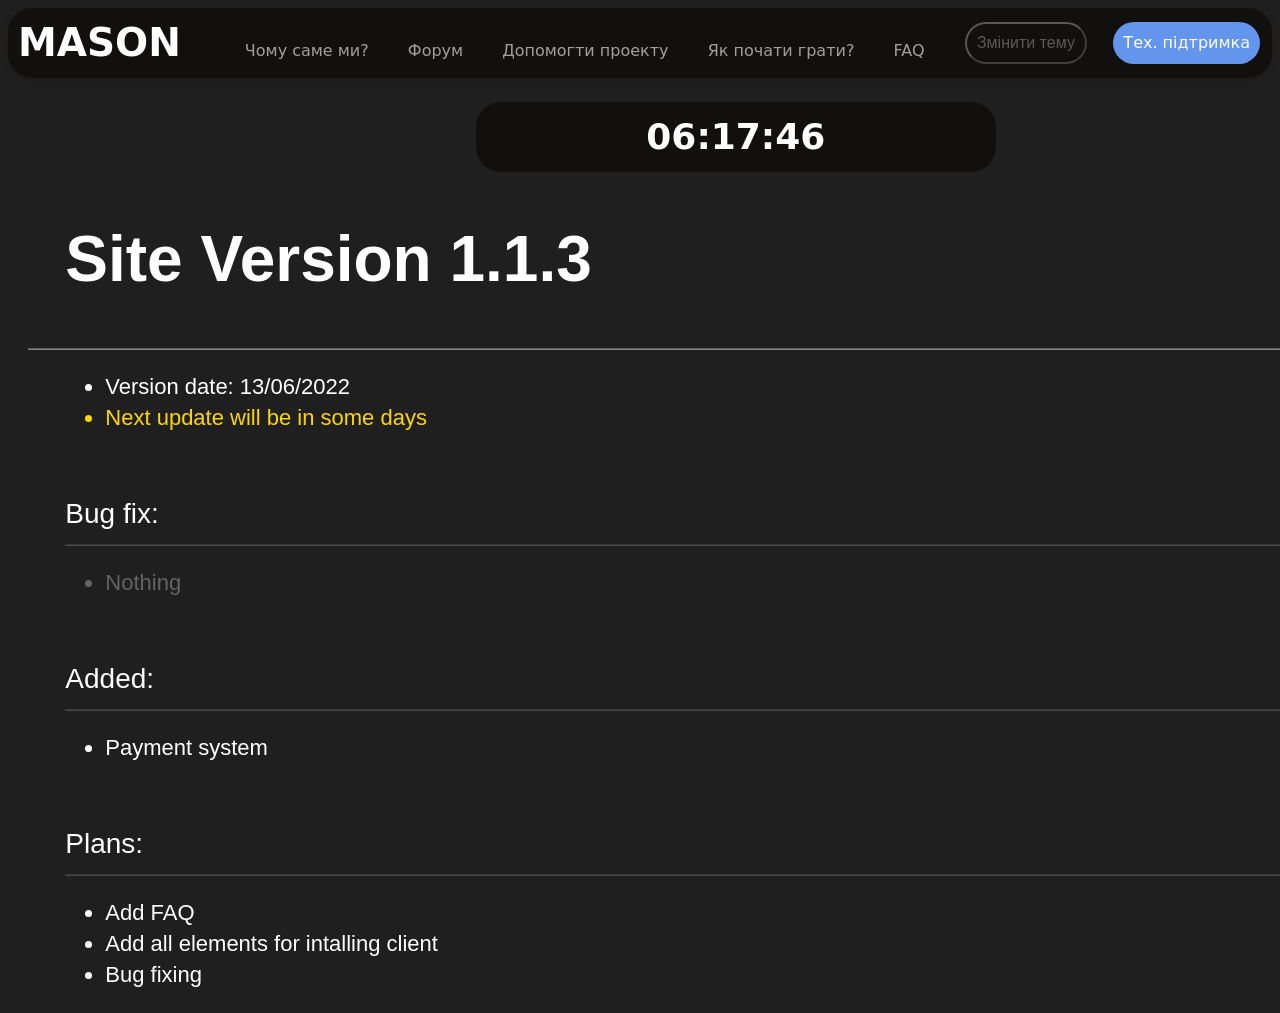
==== index.html @ ab8e3dbc "1.1.3 bf 6" ====
<!DOCTYPE html>
<html lang="en">
<head>
  <meta charset="UTF-8">
  <meta http-equiv="X-UA-Compatible" content="IE=edge">
  <meta name="viewport" content="width=device-width, initial-scale=1.0">
  <title>MASON RP</title>
  <link rel="icon" type="image/x-icon" href="material/icon.ico">
  
  <!-- CSS only -->
  <link rel="stylesheet" href="css/dark-mode.css" id="theme">
  </head>
<body>
    
  <nav class="navbar">
    <div class="container">
      <a href="index.html" class="navbar-brand"><h2>MASON</h2></a>

      <div class="navbar-wrap"></div>
        <ul class="navbar-menu">
          <li><a href="pages/whywe.html">Чому саме ми?</a></li>
          <li><a target="_blank" href="https://masonrp.at.ua/">Форум</a></li>
          <li><a href="pages/donate.html">Допомогти проекту</a></li>
          <li><a href="pages/help.html">Як почати грати?</a></li>
          <li><a href="pages/faq.html">FAQ</a></li>
        </ul>

      <button disabled="true" href="#" class="buttonTheme" id="themeMode"> Змінити тему </button>
      <a href="mailto:vproject.masonrp@gmail.com" class="callback">Тех. підтримка</a>
      </div>

    </div>
  </nav>

  <div class="containerBox">
    <div style="text-align: center;">
      <h1><div class="clock"></div></h1>
    </div>
  </div>

  <div class="containerBox">
    <div style="text-align: left;">
    <div class="newsTitle">
      <h1 style="text-align: left;">Site Version 1.1.3 </h1>
    </div>
    <hr class="newsHR">
    <div class="newsDecription">
      <ul>
        <li style="text-align: left"> Version date: 13/06/2022 </li>
        <li style="text-align: left; color:gold"> Next update will be in some days</li>
      </ul>

      <div class="newsSubTitle">
        Bug fix:
      </div>
      <hr class="newsMiniHR">      
      <ul>
        <li style="text-align: left; opacity: 0.3;"> Nothing </li>
      </ul>
      <div class="newsSubTitle">
        Added:
      </div>
      <hr class="newsMiniHR">      
      <ul>
        <li style="text-align: left;"> Payment system</li>
      </ul>

      <div class="newsSubTitle">
        Plans:
      </div>
      <hr class="newsMiniHR">      
      <ul>
        <li style="text-align: left;"> Add FAQ</li>
        <li style="text-align: left;"> Add all elements for intalling client</li>
        <li style="text-align: left;"> Bug fixing</li>
      </ul>
    </div>
    </div>
  </div>

  
  <!-- JavaScript Bundle with Popper -->
  <script src="css/mode-controll.js"></script>
  <script src="assets/clock.js"></script>
</body>
</html>
---- css/dark-mode.css ----
*{
    transition: all .5s ease-in-out;
}
body {
    position: relative;
    font-family: "Noto Sans", sans-serif;
    font-size: 16px;
    line-height: 1.4;
    color: rgb(255, 255, 255);
    min-width: 320px;
    overflow-x: hidden;
    height: auto;
    background: rgb(31, 31, 31);
    font-family: system-ui;
}
.navbar{
    width: 100%;
    height: 70px;
    box-shadow: 0 4px 10px rgba(0,0,0, .1);
    border-radius: 24px;
}

.navbar .container{
    background-color: #11100f;
    height: inherit;
    display: flex;
    justify-content: space-between;
    align-items: center;
    border-radius: 24px;
}

.navbar-menu{
    list-style-type: none;
    padding-left: 0;
    margin-bottom: 0;
}

.navbar-menu li{
    display: inline-block;
}

.navbar-menu li a{
    display: inline-block;
    color: rgb(255, 255, 255);
    opacity: 0.6;
    text-decoration: none;
    padding: 17px;
    transition: all .7s ease-in-out;
}

.navbar-menu li a:hover{
    transition: 1s;
    opacity: 1;
    text-decoration:overline;
    transform: scale(1.1);
}

.navbar-wrap{
    display: flex;
    flex-flow: row nowrap;
}

.buttonTheme{
    margin-right: 3px;
    text-decoration: none;
    color:rgb(255, 255, 255);
    padding: 10px;
    border-radius: 100px;
    border: 10;
    background: #11100f;
    border-color: rgb(255, 255, 255);    
    outline: 0;
    font-size: 16px;
    transition: all .7s ease-in-out;
    /* Delete this parametr and uncomment hoover after fix!*/
    opacity: 0.3;
}
/*
.buttonTheme:hover{
    background-color: white;
    color: black;
    transform: scale(1.1);
}
*/

.callback{
    margin-right: 12px;
    border-radius: 100px;
    background-color: cornflowerblue;
    padding: 10px;
    text-decoration: none;
    color:rgb(255, 255, 255);
    transition: all .7s ease-in-out;
}
.callback:hover{
    text-decoration:overline;
    color:black;
    background-color: gold;
    transform: scale(1.1);
}

.navbar-brand{
    margin-left: 10px;
    font-weight: 700;
    font-size: 26px;
    text-decoration: none;
    color:rgb(255, 255, 255);
    transition: all .7s ease-in-out;
}
.navbar-brand:hover{
    color:cornflowerblue;
    transform: scale(1.1);
}

/* Other css */

.containerBox{
    margin-left: 20px;
    margin-top: 24px;
}
.regLabel{
    margin-top: 30%;
    margin-left: 32%;
}
.emailInput{
    margin-left: 32%;
    width: 500px;
    height: 50px;
    font-size: 24px;
    border-radius: 24px;
    opacity: 0.6;
    transition: all .7s ease-in-out;
}
.emailInput:hover{
    opacity: 1;
    transform: scale(1.1);
}
.custom-a{
    color:white;
    transition: all .7s ease-in-out;
}
.custom-a:hover{
color:gold;
transform: scale(1.1);
}
.confirm-button{
    background-color: black;
    color: white;
    opacity: 0.6;
    padding: 10px;
    border-radius: 100px;
    font-size: 24px;
    margin-left: 36%;
    margin-top: 3%;
    border-color: rgba(0,0,0, .1);
    transition: all .7s ease-in-out;
}
.confirm-button:hover{
    background-color: rgb(47, 130, 255);
    color: #000;
    opacity: 1;
    transform: scale(1.1);
}
.login-button{
    background-color: black;
    color: white;
    opacity: 0.6;
    padding: 10px;
    margin-left: 1%;
    border-radius: 100px;
    font-size: 24px;
    border-color: rgba(0,0,0, .1);
    transition: all .7s ease-in-out;
}
.login-button:hover{
    background-color: gold;
    color: #000;
    opacity: 1;
    transform: scale(1.1);

}
.clock {
    margin-left: 36%;
    margin-top: 10;
    font-size: 36px;
    background: #11100f;
    border-color: rgb(255, 255, 255);  
    padding: 10px;
    border: 3;
    width: 500px;
    border-radius: 25px;
    transition: all .7s ease-in-out;
  }
  .clock:hover{
    background-color: white;
    color: black;
    transform: scale(1.1);
  }
  .card{
    width: 500px;
    background-color: #11100f;
    border-radius: 24px;
    border: 3;
    padding: 5px;
    margin-top: 3%;
    margin-left: 15%;
    display: inline-block;
    transition: all .7s ease-in-out;
  }
  .cardTitle
  {
    font-size: 32px;
    text-align: center;
  }
  .cardImage{
    width: 500px;
    height: 300px;
    border-radius: 24px;
  }
  .cardDescription{
    text-align: center;
  }

  .card:hover{
    transform: scale(1.1);
    background-color:#3f3f3f;
    box-shadow: 0 0 30px rgba(255,255,255,0.5);
}

.newsTitle{
    font-size: 32px;
    margin-left: 3%;
    font-family: "Gill Sans", sans-serif;

}
.newsSubTitle{
    font-size: 28px;
    font-family: "Gill Sans", sans-serif;
    margin-top: 5%;
}
.newsDecription{
    font-size: 22px;
    font-family: "Gill Sans", sans-serif;
    margin-left: 3%;
}
.newsHR{
    width: 1650px;
    opacity: 0.5;
}
  
.newsMiniHR{
    width: 1650px;
    opacity: 0.2;
}

.pay-button{
    background-color: black;
    color: white;
    padding: 10px;
    margin-left: 1%;
    border-radius: 100px;
    font-size: 24px;
    border-color: rgba(0,0,0, .1);
    transition: all .7s ease-in-out;
}
.pay-button:hover{
    background-color: greenyellow;
    color: #000;
    opacity: 1;
    transform: scale(1.1);

}
.check-list{
    width: 800px;
    background-color: #11100f;
    border-radius: 24px;
    margin-left: 25%;
    border-radius: 24px;
    border: 3px;
    padding: 5px;
    transition: all .7s ease-in-out;
    border-color: white;
}
.checkListDecription{
    font-size: 22px;
    font-family: "Gill Sans", sans-serif;
    margin-left: 3%;
}
.checkListDecriptionItem{
    font-size: 22px;
    font-family: "Gill Sans", sans-serif;
    margin-left: 3%;
    color:white;
    text-decoration: dotted;
}
.checkListDecriptionItem:hover{
    transform: scale(1.1);
    color:greenyellow;
    
}
.user-agreement{
    margin-left: 3%;
    width: 1500px;
    margin-bottom: 3%;
}
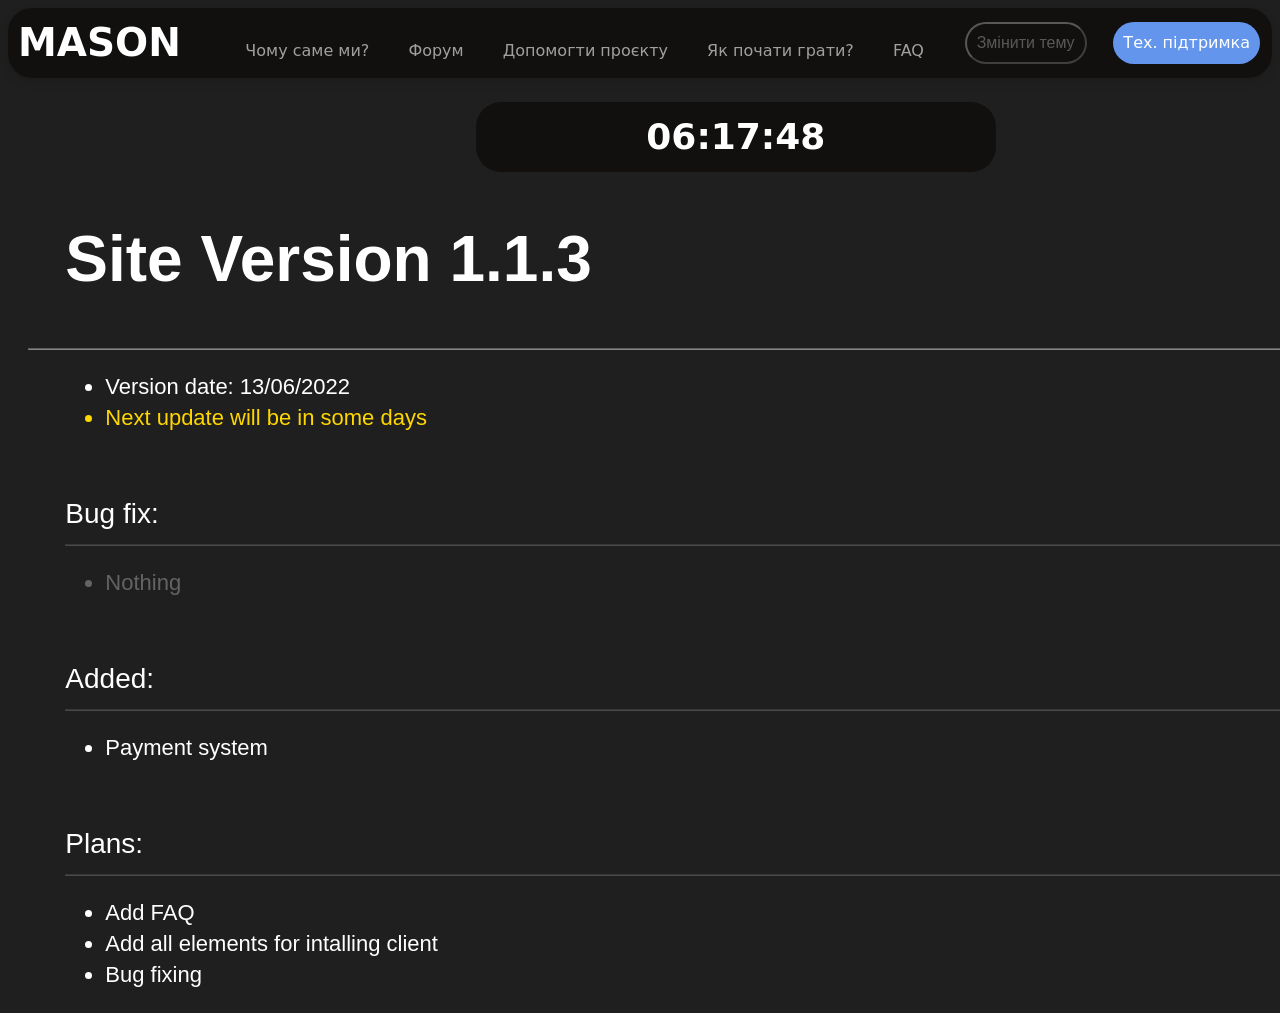
==== commit 9658ea55: "1.1.3 bf 9" ====
--- a/index.html
+++ b/index.html
@@ -20,7 +20,7 @@
         <ul class="navbar-menu">
           <li><a href="pages/whywe.html">Чому саме ми?</a></li>
           <li><a target="_blank" href="https://masonrp.at.ua/">Форум</a></li>
-          <li><a href="pages/donate.html">Допомогти проекту</a></li>
+          <li><a href="pages/donate.html">Допомогти проєкту</a></li>
           <li><a href="pages/help.html">Як почати грати?</a></li>
           <li><a href="pages/faq.html">FAQ</a></li>
         </ul>
--- a/css/dark-mode.css
+++ b/css/dark-mode.css
@@ -203,7 +203,7 @@
     border: 3;
     padding: 5px;
     margin-top: 3%;
-    margin-left: 15%;
+    margin-left: 12%;
     display: inline-block;
     transition: all .7s ease-in-out;
   }
@@ -280,11 +280,13 @@
     padding: 5px;
     transition: all .7s ease-in-out;
     border-color: white;
+    transition: all .7s ease-in-out;
 }
 .checkListDecription{
     font-size: 22px;
     font-family: "Gill Sans", sans-serif;
     margin-left: 3%;
+    transition: all .7s ease-in-out;
 }
 .checkListDecriptionItem{
     font-size: 22px;
@@ -292,14 +294,19 @@
     margin-left: 3%;
     color:white;
     text-decoration: dotted;
+    transition: all .9s ease-in-out;
+    text-align: left;
+
 }
 .checkListDecriptionItem:hover{
     transform: scale(1.1);
     color:greenyellow;
-    
+    margin-left: 39%;
+
 }
 .user-agreement{
     margin-left: 3%;
     width: 1500px;
     margin-bottom: 3%;
+    transition: all .7s ease-in-out;
 }
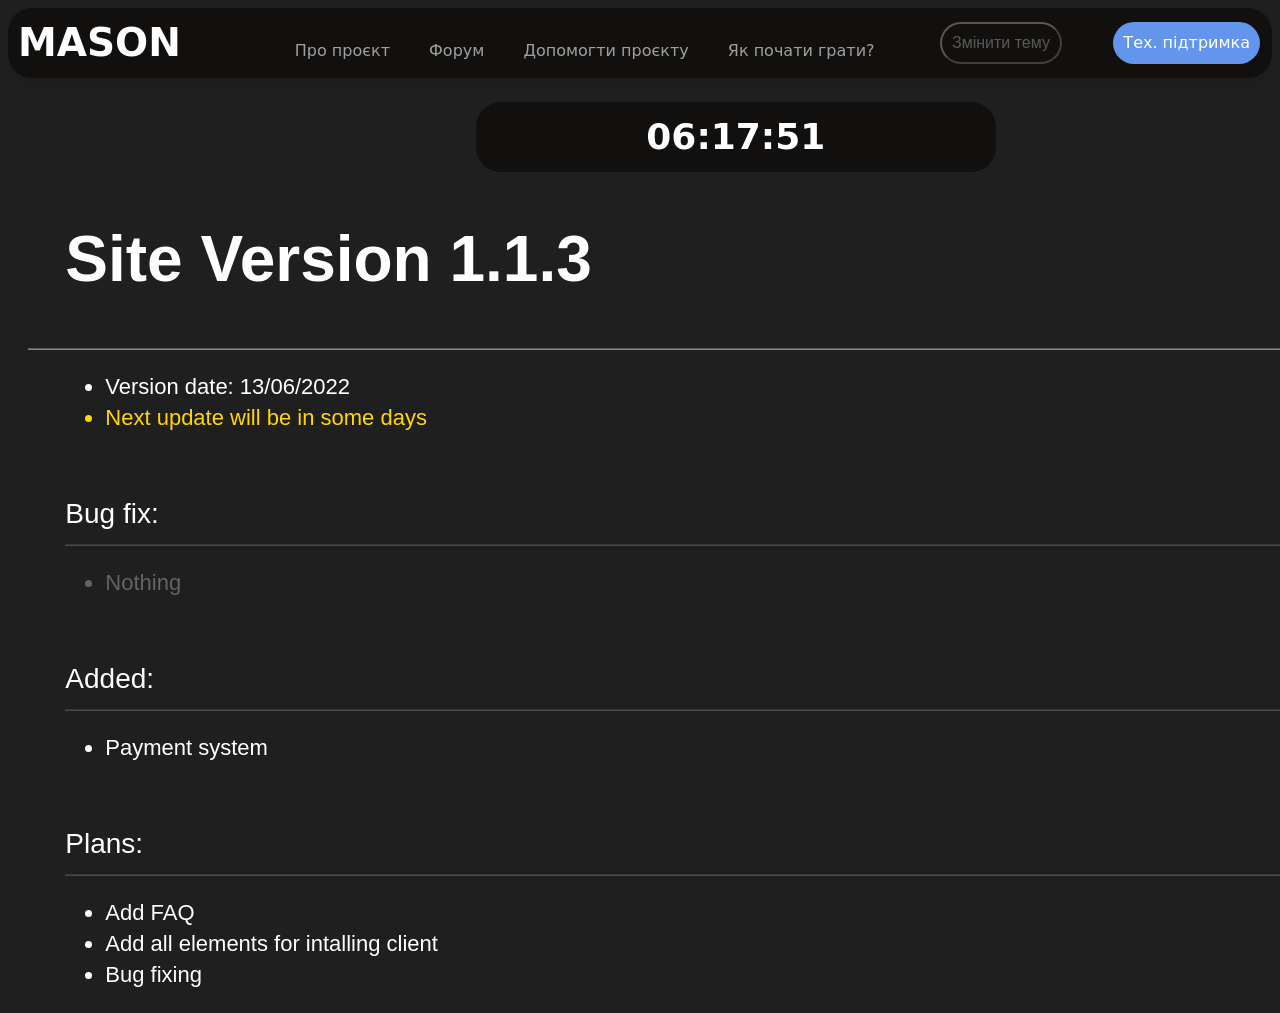
==== commit 31112b64: "1.1.4 - faq / page names" ====
--- a/index.html
+++ b/index.html
@@ -18,11 +18,10 @@
 
       <div class="navbar-wrap"></div>
         <ul class="navbar-menu">
-          <li><a href="pages/whywe.html">Чому саме ми?</a></li>
+          <li><a href="pages/whywe.html">Про проєкт</a></li>
           <li><a target="_blank" href="https://masonrp.at.ua/">Форум</a></li>
           <li><a href="pages/donate.html">Допомогти проєкту</a></li>
           <li><a href="pages/help.html">Як почати грати?</a></li>
-          <li><a href="pages/faq.html">FAQ</a></li>
         </ul>
 
       <button disabled="true" href="#" class="buttonTheme" id="themeMode"> Змінити тему </button>
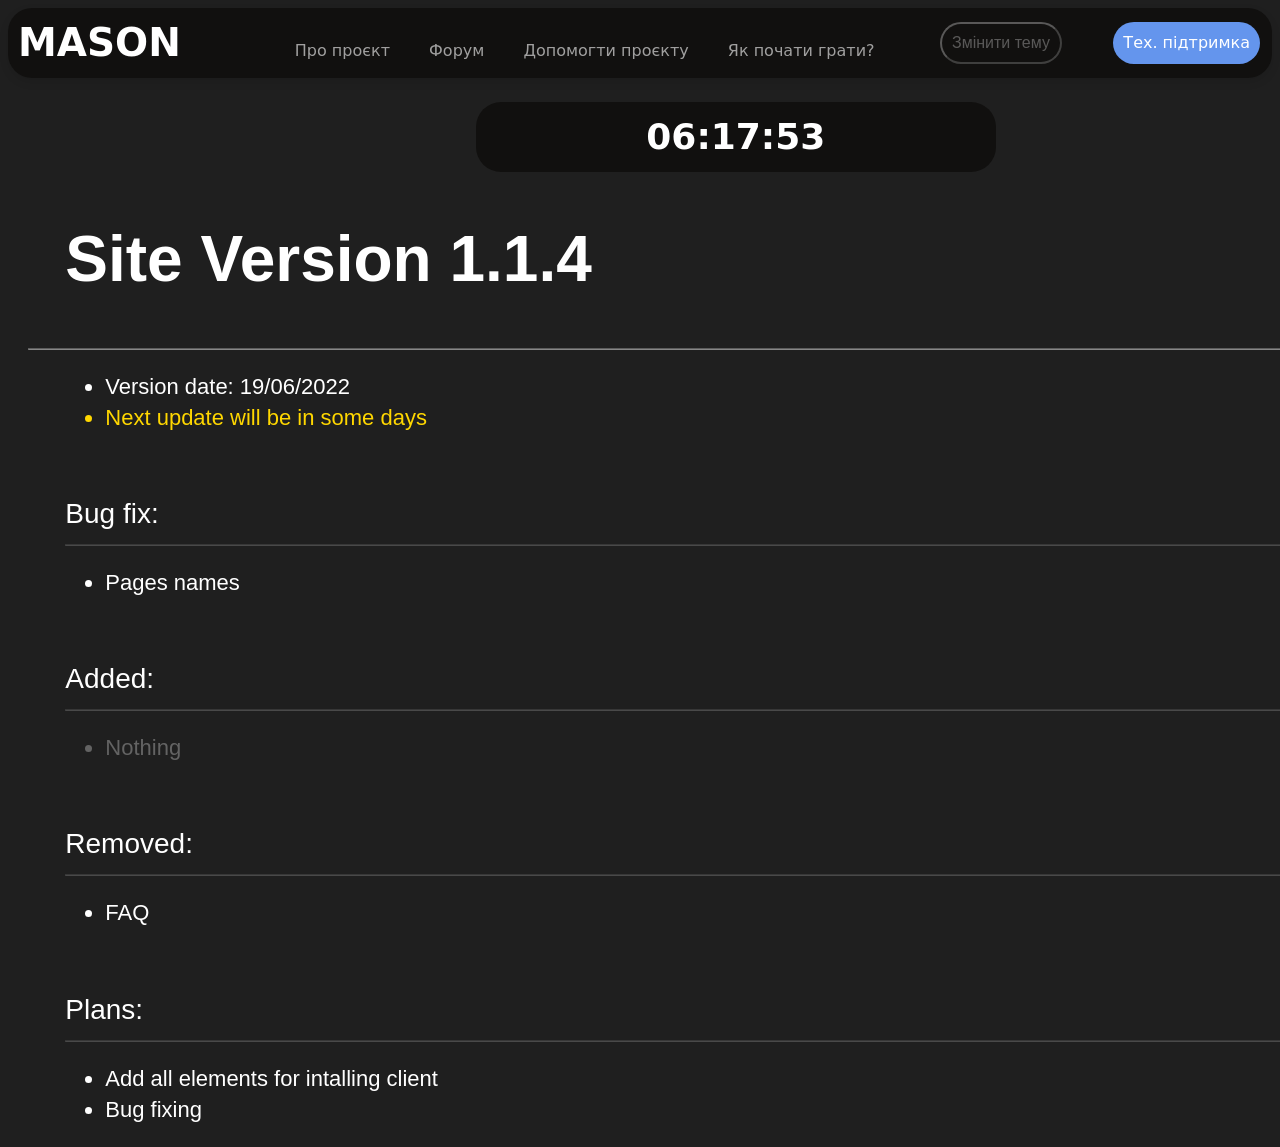
==== commit 437f1c1f: "1.1.4 bf 1" ====
--- a/index.html
+++ b/index.html
@@ -40,12 +40,12 @@
   <div class="containerBox">
     <div style="text-align: left;">
     <div class="newsTitle">
-      <h1 style="text-align: left;">Site Version 1.1.3 </h1>
+      <h1 style="text-align: left;">Site Version 1.1.4 </h1>
     </div>
     <hr class="newsHR">
     <div class="newsDecription">
       <ul>
-        <li style="text-align: left"> Version date: 13/06/2022 </li>
+        <li style="text-align: left"> Version date: 19/06/2022 </li>
         <li style="text-align: left; color:gold"> Next update will be in some days</li>
       </ul>
 
@@ -54,14 +54,22 @@
       </div>
       <hr class="newsMiniHR">      
       <ul>
-        <li style="text-align: left; opacity: 0.3;"> Nothing </li>
+        <li style="text-align: left; opacity: 1;"> Pages names</li>
       </ul>
       <div class="newsSubTitle">
         Added:
       </div>
       <hr class="newsMiniHR">      
       <ul>
-        <li style="text-align: left;"> Payment system</li>
+        <li style="text-align: left; opacity: 0.3;"> Nothing</li>
+      </ul>
+
+      <div class="newsSubTitle">
+        Removed:
+      </div>
+      <hr class="newsMiniHR">      
+      <ul>
+        <li style="text-align: left;"> FAQ </li>
       </ul>
 
       <div class="newsSubTitle">
@@ -69,7 +77,6 @@
       </div>
       <hr class="newsMiniHR">      
       <ul>
-        <li style="text-align: left;"> Add FAQ</li>
         <li style="text-align: left;"> Add all elements for intalling client</li>
         <li style="text-align: left;"> Bug fixing</li>
       </ul>
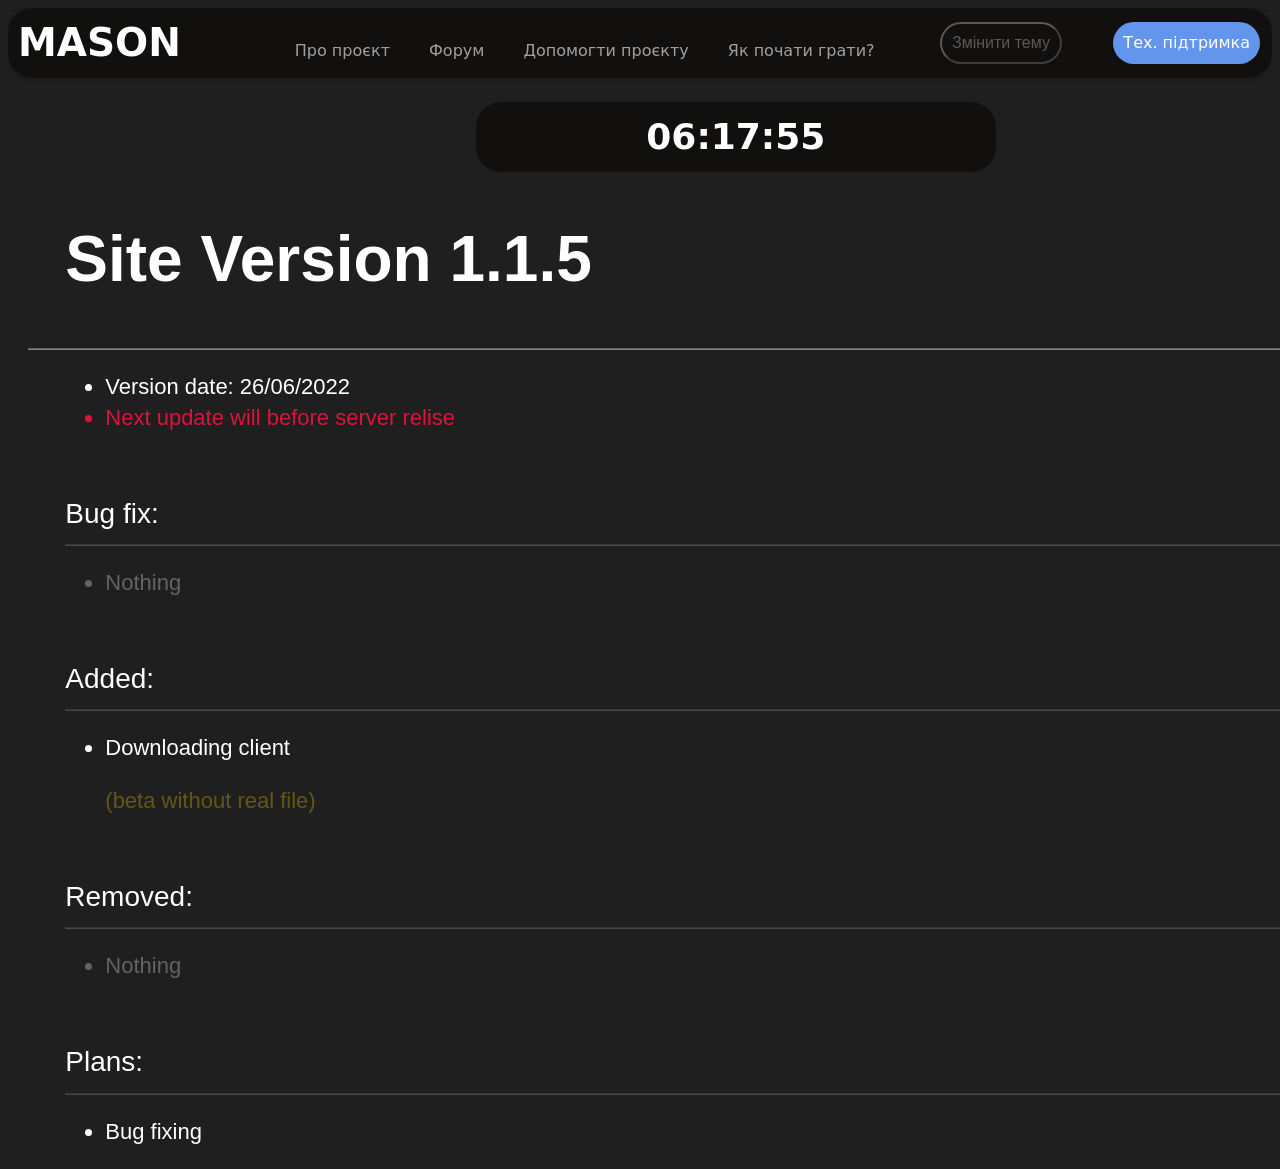
==== commit 90a0e009: "1.1.5 + downloading" ====
--- a/index.html
+++ b/index.html
@@ -40,13 +40,13 @@
   <div class="containerBox">
     <div style="text-align: left;">
     <div class="newsTitle">
-      <h1 style="text-align: left;">Site Version 1.1.4 </h1>
+      <h1 style="text-align: left;">Site Version 1.1.5 </h1>
     </div>
     <hr class="newsHR">
     <div class="newsDecription">
       <ul>
-        <li style="text-align: left"> Version date: 19/06/2022 </li>
-        <li style="text-align: left; color:gold"> Next update will be in some days</li>
+        <li style="text-align: left"> Version date: 26/06/2022 </li>
+        <li style="text-align: left; color:crimson"> Next update will before server relise</li>
       </ul>
 
       <div class="newsSubTitle">
@@ -54,14 +54,14 @@
       </div>
       <hr class="newsMiniHR">      
       <ul>
-        <li style="text-align: left; opacity: 1;"> Pages names</li>
+        <li style="text-align: left; opacity: 0.3;"> Nothing</li>
       </ul>
       <div class="newsSubTitle">
         Added:
       </div>
       <hr class="newsMiniHR">      
       <ul>
-        <li style="text-align: left; opacity: 0.3;"> Nothing</li>
+        <li style="text-align: left; opacity: 1;"> Downloading client <p style="opacity:0.3; color:gold">(beta without real file)</p></li>
       </ul>
 
       <div class="newsSubTitle">
@@ -69,7 +69,7 @@
       </div>
       <hr class="newsMiniHR">      
       <ul>
-        <li style="text-align: left;"> FAQ </li>
+        <li style="text-align: left; opacity: 0.3;"> Nothing </li>
       </ul>
 
       <div class="newsSubTitle">
@@ -77,7 +77,6 @@
       </div>
       <hr class="newsMiniHR">      
       <ul>
-        <li style="text-align: left;"> Add all elements for intalling client</li>
         <li style="text-align: left;"> Bug fixing</li>
       </ul>
     </div>
--- a/css/dark-mode.css
+++ b/css/dark-mode.css
@@ -274,7 +274,7 @@
     width: 800px;
     background-color: #11100f;
     border-radius: 24px;
-    margin-left: 25%;
+    margin-left: 27.6%;
     border-radius: 24px;
     border: 3px;
     padding: 5px;
@@ -291,7 +291,7 @@
 .checkListDecriptionItem{
     font-size: 22px;
     font-family: "Gill Sans", sans-serif;
-    margin-left: 3%;
+    margin-left: 5%;
     color:white;
     text-decoration: dotted;
     transition: all .9s ease-in-out;
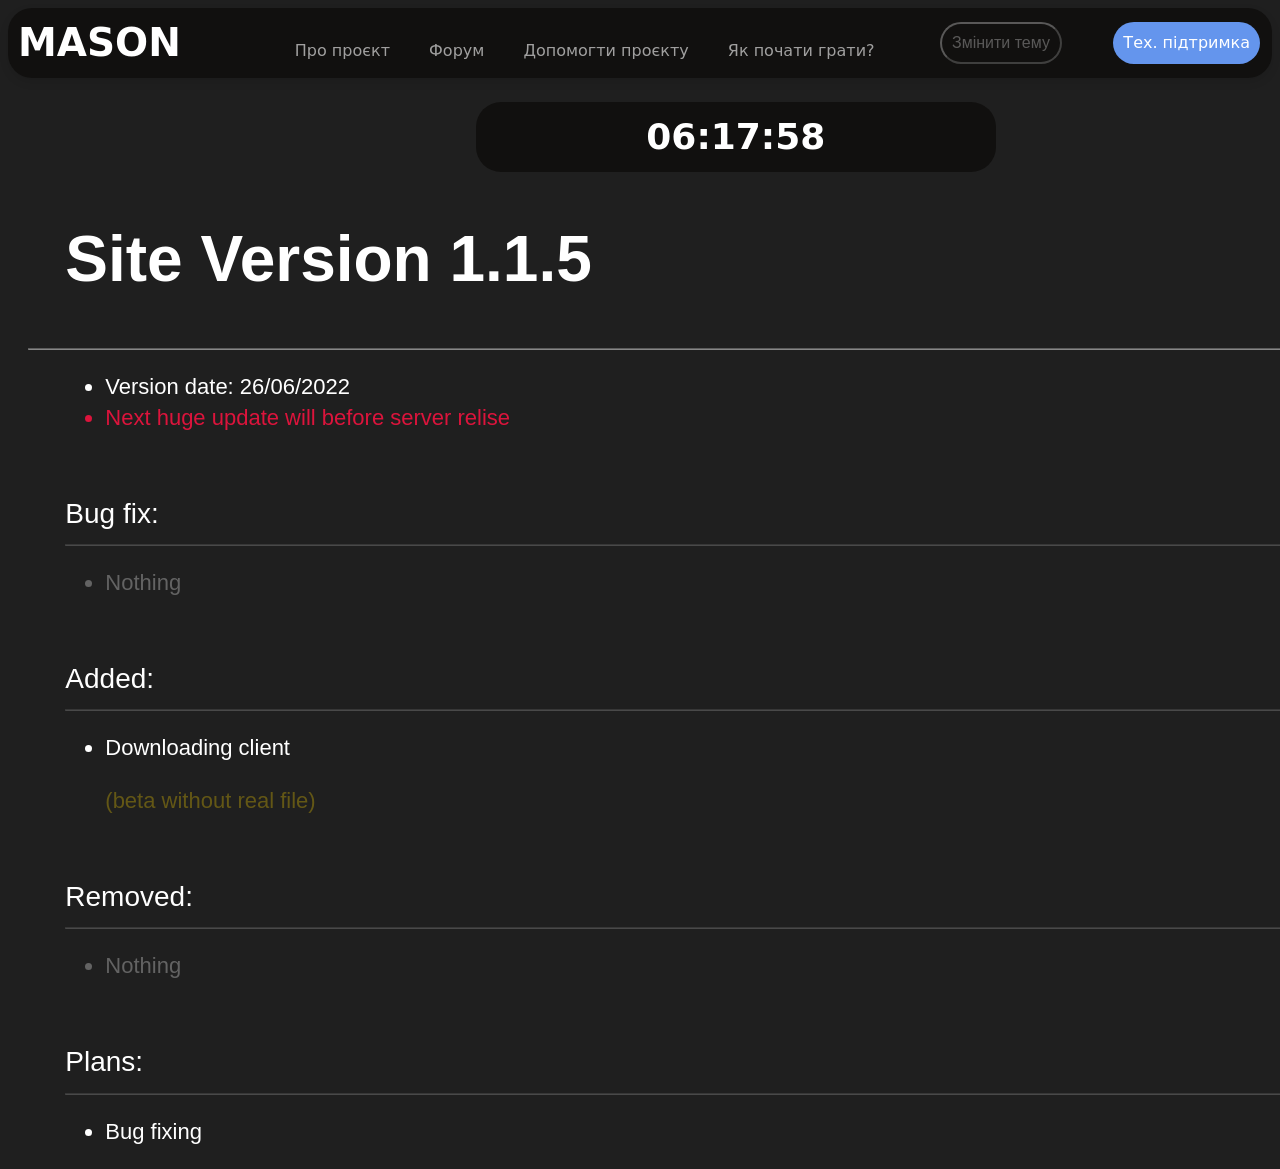
==== commit a460e63b: "1.1.5 bf 1" ====
--- a/index.html
+++ b/index.html
@@ -46,7 +46,7 @@
     <div class="newsDecription">
       <ul>
         <li style="text-align: left"> Version date: 26/06/2022 </li>
-        <li style="text-align: left; color:crimson"> Next update will before server relise</li>
+        <li style="text-align: left; color:crimson"> Next huge update will before server relise</li>
       </ul>
 
       <div class="newsSubTitle">
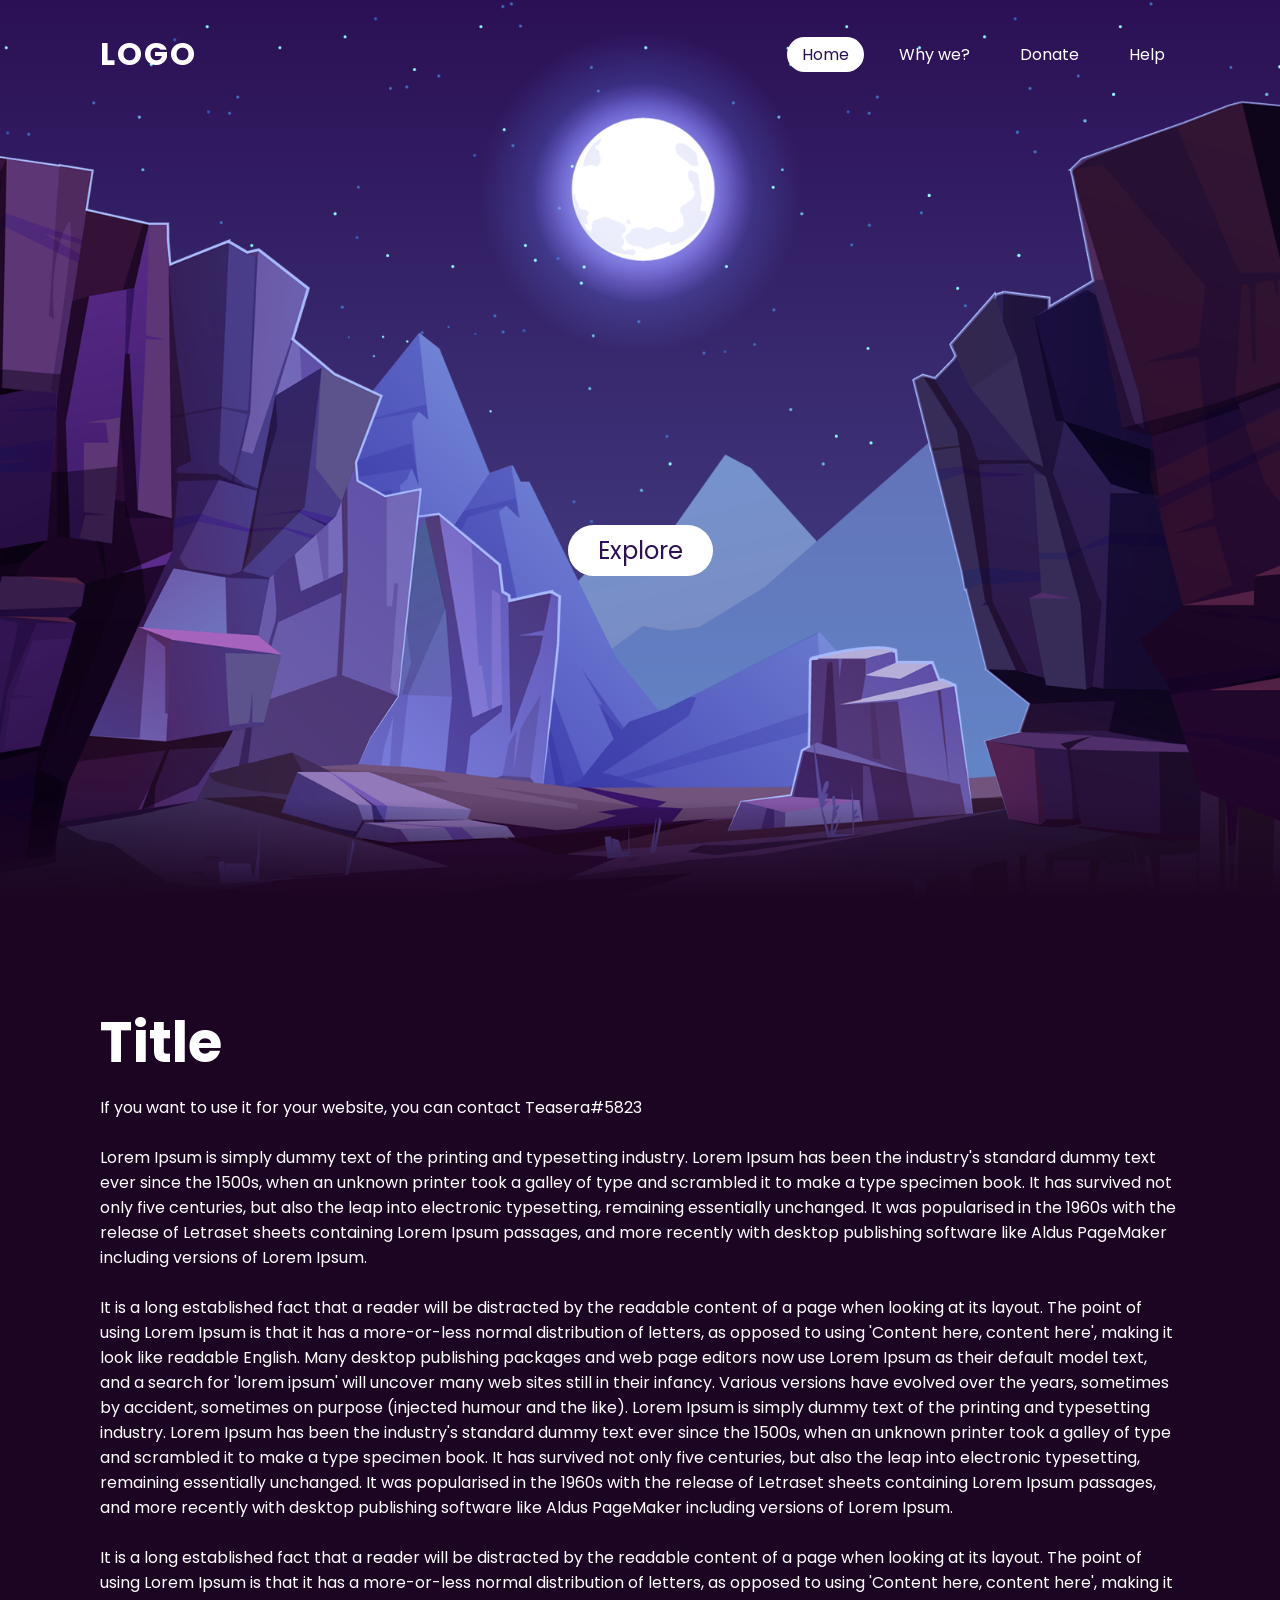
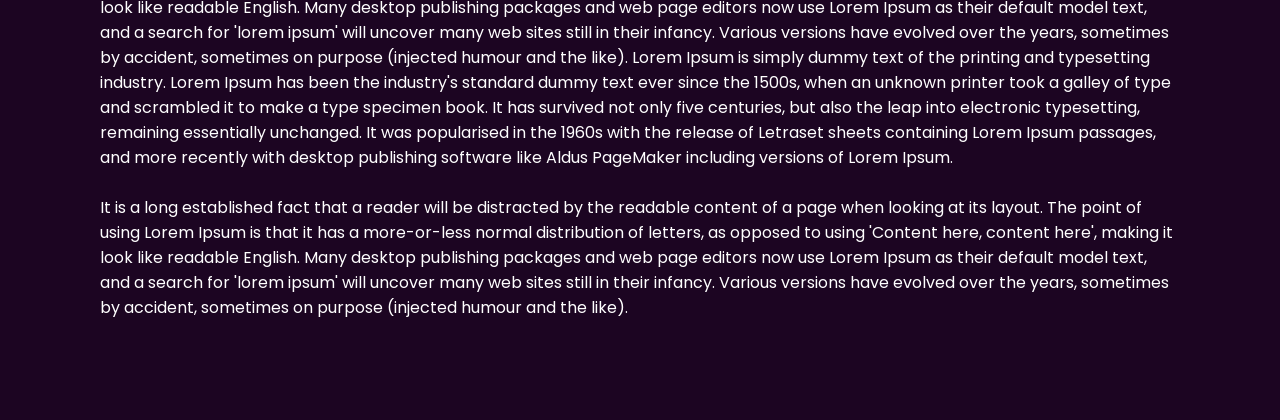
==== commit 38b62687: "run-up 2.0.0" ====
--- a/index.html
+++ b/index.html
@@ -4,88 +4,98 @@
   <meta charset="UTF-8">
   <meta http-equiv="X-UA-Compatible" content="IE=edge">
   <meta name="viewport" content="width=device-width, initial-scale=1.0">
-  <title>MASON RP</title>
-  <link rel="icon" type="image/x-icon" href="material/icon.ico">
-  
-  <!-- CSS only -->
-  <link rel="stylesheet" href="css/dark-mode.css" id="theme">
-  </head>
+  <title>Site title</title>
+  <link rel="stylesheet" type="text/css" href="css/dark-mode.css">
+  <link rel="icon" type="image/x-icon" href="https://www.pinkplanetint.com/website/image/planet-logo.png">
+</head>
 <body>
+  <header>
+    <a href="#" class="logo">Logo</a>
+    <ul>
+      <li><a href="#" class="active">Home</a></li>
+      <li><a href="#">Why we?</a></li>
+      <li><a href="#">Donate</a></li>
+      <li><a href="#">Help</a></li>
+    </ul>
+  </header>
+  <section>
+    <img src="material/stars.png" id="stars">
+    <img src="material/moon.png" id="moon">
+    <img src="material/mountains_behind.png" id="mountains_behind">
+    <h2 id="text">Moon Light</h2>
+    <a href="#sec" id="btn">Explore</a>
+    <img src="material/mountains_front.png" id="mountains_front">
+  </section>
+  <div class="sec" id="sec">
+    <h2>Title</h2>
+    <p>If you want to use it for your website, you can contact Teasera#5823 <br><br>
     
-  <nav class="navbar">
-    <div class="container">
-      <a href="index.html" class="navbar-brand"><h2>MASON</h2></a>
+      Lorem Ipsum is simply dummy text of the printing and typesetting industry. Lorem Ipsum has been the 
+      industry's standard dummy text ever since the 1500s, when an unknown printer took a galley of type and 
+      scrambled it to make a type specimen book. It has survived not only five centuries, but also the leap 
+      into electronic typesetting, remaining essentially unchanged. It was popularised in the 1960s with the
+      release of Letraset sheets containing Lorem Ipsum passages, and more recently with desktop publishing 
+      software like Aldus PageMaker including versions of Lorem Ipsum. <br><br>
 
-      <div class="navbar-wrap"></div>
-        <ul class="navbar-menu">
-          <li><a href="pages/whywe.html">Про проєкт</a></li>
-          <li><a target="_blank" href="https://masonrp.at.ua/">Форум</a></li>
-          <li><a href="pages/donate.html">Допомогти проєкту</a></li>
-          <li><a href="pages/help.html">Як почати грати?</a></li>
-        </ul>
+      It is a long established fact that a reader will be distracted by the readable content of a page when looking 
+      at its layout. The point of using Lorem Ipsum is that it has a more-or-less normal distribution of letters, 
+      as opposed to using 'Content here, content here', making it look like readable English. Many desktop 
+      publishing packages and web page editors now use Lorem Ipsum as their default model text, and a search 
+      for 'lorem ipsum' will uncover many web sites still in their infancy. Various versions have evolved over 
+      the years, sometimes by accident, sometimes on purpose (injected humour and the like).
 
-      <button disabled="true" href="#" class="buttonTheme" id="themeMode"> Змінити тему </button>
-      <a href="mailto:vproject.masonrp@gmail.com" class="callback">Тех. підтримка</a>
-      </div>
+      Lorem Ipsum is simply dummy text of the printing and typesetting industry. Lorem Ipsum has been the 
+      industry's standard dummy text ever since the 1500s, when an unknown printer took a galley of type and 
+      scrambled it to make a type specimen book. It has survived not only five centuries, but also the leap 
+      into electronic typesetting, remaining essentially unchanged. It was popularised in the 1960s with the
+      release of Letraset sheets containing Lorem Ipsum passages, and more recently with desktop publishing 
+      software like Aldus PageMaker including versions of Lorem Ipsum. <br><br>
 
-    </div>
-  </nav>
+      It is a long established fact that a reader will be distracted by the readable content of a page when looking 
+      at its layout. The point of using Lorem Ipsum is that it has a more-or-less normal distribution of letters, 
+      as opposed to using 'Content here, content here', making it look like readable English. Many desktop 
+      publishing packages and web page editors now use Lorem Ipsum as their default model text, and a search 
+      for 'lorem ipsum' will uncover many web sites still in their infancy. Various versions have evolved over 
+      the years, sometimes by accident, sometimes on purpose (injected humour and the like).
 
-  <div class="containerBox">
-    <div style="text-align: center;">
-      <h1><div class="clock"></div></h1>
-    </div>
+      Lorem Ipsum is simply dummy text of the printing and typesetting industry. Lorem Ipsum has been the 
+      industry's standard dummy text ever since the 1500s, when an unknown printer took a galley of type and 
+      scrambled it to make a type specimen book. It has survived not only five centuries, but also the leap 
+      into electronic typesetting, remaining essentially unchanged. It was popularised in the 1960s with the
+      release of Letraset sheets containing Lorem Ipsum passages, and more recently with desktop publishing 
+      software like Aldus PageMaker including versions of Lorem Ipsum. <br><br>
+
+      It is a long established fact that a reader will be distracted by the readable content of a page when looking 
+      at its layout. The point of using Lorem Ipsum is that it has a more-or-less normal distribution of letters, 
+      as opposed to using 'Content here, content here', making it look like readable English. Many desktop 
+      publishing packages and web page editors now use Lorem Ipsum as their default model text, and a search 
+      for 'lorem ipsum' will uncover many web sites still in their infancy. Various versions have evolved over 
+      the years, sometimes by accident, sometimes on purpose (injected humour and the like).
+    </p>
+
+
   </div>
 
-  <div class="containerBox">
-    <div style="text-align: left;">
-    <div class="newsTitle">
-      <h1 style="text-align: left;">Site Version 1.1.5 </h1>
-    </div>
-    <hr class="newsHR">
-    <div class="newsDecription">
-      <ul>
-        <li style="text-align: left"> Version date: 26/06/2022 </li>
-        <li style="text-align: left; color:crimson"> Next huge update will before server relise</li>
-      </ul>
+  <script>
+    let stars = document.getElementById('stars');
+    let moon = document.getElementById('moon');
+    let mountains_behind = document.getElementById('mountains_behind');
+    let text = document.getElementById('text');
+    let btn = document.getElementById('btn');
+    let mountains_front = document.getElementById('mountains_front');
+    let header = document.querySelector('header')
 
-      <div class="newsSubTitle">
-        Bug fix:
-      </div>
-      <hr class="newsMiniHR">      
-      <ul>
-        <li style="text-align: left; opacity: 0.3;"> Nothing</li>
-      </ul>
-      <div class="newsSubTitle">
-        Added:
-      </div>
-      <hr class="newsMiniHR">      
-      <ul>
-        <li style="text-align: left; opacity: 1;"> Downloading client <p style="opacity:0.3; color:gold">(beta without real file)</p></li>
-      </ul>
-
-      <div class="newsSubTitle">
-        Removed:
-      </div>
-      <hr class="newsMiniHR">      
-      <ul>
-        <li style="text-align: left; opacity: 0.3;"> Nothing </li>
-      </ul>
-
-      <div class="newsSubTitle">
-        Plans:
-      </div>
-      <hr class="newsMiniHR">      
-      <ul>
-        <li style="text-align: left;"> Bug fixing</li>
-      </ul>
-    </div>
-    </div>
-  </div>
-
-  
-  <!-- JavaScript Bundle with Popper -->
-  <script src="css/mode-controll.js"></script>
-  <script src="assets/clock.js"></script>
+    window.addEventListener('scroll', function(){
+      let value = window.scrollY;
+      stars.style.left = value * 0.25 + 'px';      
+      moon.style.top = value * 1.05 + 'px';
+      mountains_behind.style.top = value * 0.5 + 'px';
+      mountains_front.style.top = value * 0 + 'px';
+      text.style.marginRight = value * 4 + 'px';
+      text.style.marginTop = value * 1.5 + 'px';
+      btn.style.marginTop = value * 1.5 + 'px';
+      header.style.top = value * 0.5 + 'px';
+    })
+  </script>
 </body>
 </html>
--- a/css/dark-mode.css
+++ b/css/dark-mode.css
@@ -1,312 +1,151 @@
-*{
-    transition: all .5s ease-in-out;
+@import url('https://fonts.googleapis.com/css?family=Poppins:300,400,500,600,700,800,900&dispaly=swap');
+
+* 
+{
+    margin: 0;
+    padding: 0;
+    box-sizing: border-box;
+    font-family: 'Poppins', sans-serif;
+    scroll-behavior: smooth;
 }
-body {
-    position: relative;
-    font-family: "Noto Sans", sans-serif;
-    font-size: 16px;
-    line-height: 1.4;
-    color: rgb(255, 255, 255);
-    min-width: 320px;
+body 
+{
+    min-height: 100vh;
     overflow-x: hidden;
-    height: auto;
-    background: rgb(31, 31, 31);
-    font-family: system-ui;
+    background: linear-gradient(#2b1055,#7597de);
 }
-.navbar{
+::-webkit-scrollbar
+{
+    width: 20px;
+}
+::-webkit-scrollbar-track
+{
+    background: #1c0522;
+}
+::-webkit-scrollbar-thumb
+{
+    background: #fff;
+    border-radius: 40px;
+}
+header 
+{
+    position: absolute;
+    top: 0;
+    left: 0;
     width: 100%;
-    height: 70px;
-    box-shadow: 0 4px 10px rgba(0,0,0, .1);
-    border-radius: 24px;
-}
-
-.navbar .container{
-    background-color: #11100f;
-    height: inherit;
+    padding: 30px 100px;
     display: flex;
     justify-content: space-between;
     align-items: center;
-    border-radius: 24px;
+    z-index: 1000;
 }
-
-.navbar-menu{
-    list-style-type: none;
-    padding-left: 0;
-    margin-bottom: 0;
+header .logo 
+{
+    color: #fff;
+    font-weight: 700;
+    text-decoration: none;
+    font-size: 2em;
+    text-transform: uppercase;
+    letter-spacing: 2px;
 }
-
-.navbar-menu li{
+header ul 
+{
+    display: flex;
+    justify-content: center;
+    align-items: center;
+}
+header ul li 
+{
+    list-style: none;
+    margin-left: 20px;
+}
+header ul li a 
+{
+    text-decoration: none;
+    padding: 6px 15px;
+    color: #fff;
+    border-radius: 20px;
+}
+header ul li a:hover ,
+header ul li a.active 
+{
+    background: #fff;
+    color: #2b1055;
+}
+section 
+{
+    position: relative;
+    width: 100%;
+    height: 100vh;
+    padding: 100px;
+    display: flex;
+    justify-content: center;
+    align-items: center;
+    overflow: hidden;
+}
+section::before
+{
+    content: '';
+    position: absolute;
+    bottom: 0;
+    width: 100%;
+    height: 100px;
+    background: linear-gradient(to top, #1c0522, transparent);
+    z-index: 1000;
+}
+section img
+{
+    position: absolute;
+    top: 0;
+    left: 0;
+    width: 100%;
+    height: 100%;
+    object-fit: cover;
+    pointer-events: none;
+}
+section img#moon
+{
+    mix-blend-mode: screen;
+}
+section img#mountains_front
+{
+    z-index: 10;
+}
+#text
+{
+    position: absolute;
+    right: -350px;
+    color:#fff;
+    white-space: nowrap;
+    font-size: 7.5vmax;
+    z-index: 9;
+}
+#btn
+{
+    text-decoration: none;
     display: inline-block;
+    padding: 8px 30px;
+    border-radius: 40px;
+    background: #fff;
+    color: #2b1055;
+    font-size: 1.5em;
+    z-index: 0;
+    transform: translateY(100px);
 }
-
-.navbar-menu li a{
-    display: inline-block;
-    color: rgb(255, 255, 255);
-    opacity: 0.6;
-    text-decoration: none;
-    padding: 17px;
-    transition: all .7s ease-in-out;
+.sec
+{
+    position: relative;
+    padding: 100px;
+    background: #1c0522;
 }
-
-.navbar-menu li a:hover{
-    transition: 1s;
-    opacity: 1;
-    text-decoration:overline;
-    transform: scale(1.1);
+.sec h2 
+{
+    font-size: 3.5em;
+    margin-bottom: 10px;
+    color: #fff;
 }
-
-.navbar-wrap{
-    display: flex;
-    flex-flow: row nowrap;
-}
-
-.buttonTheme{
-    margin-right: 3px;
-    text-decoration: none;
-    color:rgb(255, 255, 255);
-    padding: 10px;
-    border-radius: 100px;
-    border: 10;
-    background: #11100f;
-    border-color: rgb(255, 255, 255);    
-    outline: 0;
-    font-size: 16px;
-    transition: all .7s ease-in-out;
-    /* Delete this parametr and uncomment hoover after fix!*/
-    opacity: 0.3;
-}
-/*
-.buttonTheme:hover{
-    background-color: white;
-    color: black;
-    transform: scale(1.1);
-}
-*/
-
-.callback{
-    margin-right: 12px;
-    border-radius: 100px;
-    background-color: cornflowerblue;
-    padding: 10px;
-    text-decoration: none;
-    color:rgb(255, 255, 255);
-    transition: all .7s ease-in-out;
-}
-.callback:hover{
-    text-decoration:overline;
-    color:black;
-    background-color: gold;
-    transform: scale(1.1);
-}
-
-.navbar-brand{
-    margin-left: 10px;
-    font-weight: 700;
-    font-size: 26px;
-    text-decoration: none;
-    color:rgb(255, 255, 255);
-    transition: all .7s ease-in-out;
-}
-.navbar-brand:hover{
-    color:cornflowerblue;
-    transform: scale(1.1);
-}
-
-/* Other css */
-
-.containerBox{
-    margin-left: 20px;
-    margin-top: 24px;
-}
-.regLabel{
-    margin-top: 30%;
-    margin-left: 32%;
-}
-.emailInput{
-    margin-left: 32%;
-    width: 500px;
-    height: 50px;
-    font-size: 24px;
-    border-radius: 24px;
-    opacity: 0.6;
-    transition: all .7s ease-in-out;
-}
-.emailInput:hover{
-    opacity: 1;
-    transform: scale(1.1);
-}
-.custom-a{
-    color:white;
-    transition: all .7s ease-in-out;
-}
-.custom-a:hover{
-color:gold;
-transform: scale(1.1);
-}
-.confirm-button{
-    background-color: black;
-    color: white;
-    opacity: 0.6;
-    padding: 10px;
-    border-radius: 100px;
-    font-size: 24px;
-    margin-left: 36%;
-    margin-top: 3%;
-    border-color: rgba(0,0,0, .1);
-    transition: all .7s ease-in-out;
-}
-.confirm-button:hover{
-    background-color: rgb(47, 130, 255);
-    color: #000;
-    opacity: 1;
-    transform: scale(1.1);
-}
-.login-button{
-    background-color: black;
-    color: white;
-    opacity: 0.6;
-    padding: 10px;
-    margin-left: 1%;
-    border-radius: 100px;
-    font-size: 24px;
-    border-color: rgba(0,0,0, .1);
-    transition: all .7s ease-in-out;
-}
-.login-button:hover{
-    background-color: gold;
-    color: #000;
-    opacity: 1;
-    transform: scale(1.1);
-
-}
-.clock {
-    margin-left: 36%;
-    margin-top: 10;
-    font-size: 36px;
-    background: #11100f;
-    border-color: rgb(255, 255, 255);  
-    padding: 10px;
-    border: 3;
-    width: 500px;
-    border-radius: 25px;
-    transition: all .7s ease-in-out;
-  }
-  .clock:hover{
-    background-color: white;
-    color: black;
-    transform: scale(1.1);
-  }
-  .card{
-    width: 500px;
-    background-color: #11100f;
-    border-radius: 24px;
-    border: 3;
-    padding: 5px;
-    margin-top: 3%;
-    margin-left: 12%;
-    display: inline-block;
-    transition: all .7s ease-in-out;
-  }
-  .cardTitle
-  {
-    font-size: 32px;
-    text-align: center;
-  }
-  .cardImage{
-    width: 500px;
-    height: 300px;
-    border-radius: 24px;
-  }
-  .cardDescription{
-    text-align: center;
-  }
-
-  .card:hover{
-    transform: scale(1.1);
-    background-color:#3f3f3f;
-    box-shadow: 0 0 30px rgba(255,255,255,0.5);
-}
-
-.newsTitle{
-    font-size: 32px;
-    margin-left: 3%;
-    font-family: "Gill Sans", sans-serif;
-
-}
-.newsSubTitle{
-    font-size: 28px;
-    font-family: "Gill Sans", sans-serif;
-    margin-top: 5%;
-}
-.newsDecription{
-    font-size: 22px;
-    font-family: "Gill Sans", sans-serif;
-    margin-left: 3%;
-}
-.newsHR{
-    width: 1650px;
-    opacity: 0.5;
-}
-  
-.newsMiniHR{
-    width: 1650px;
-    opacity: 0.2;
-}
-
-.pay-button{
-    background-color: black;
-    color: white;
-    padding: 10px;
-    margin-left: 1%;
-    border-radius: 100px;
-    font-size: 24px;
-    border-color: rgba(0,0,0, .1);
-    transition: all .7s ease-in-out;
-}
-.pay-button:hover{
-    background-color: greenyellow;
-    color: #000;
-    opacity: 1;
-    transform: scale(1.1);
-
-}
-.check-list{
-    width: 800px;
-    background-color: #11100f;
-    border-radius: 24px;
-    margin-left: 27.6%;
-    border-radius: 24px;
-    border: 3px;
-    padding: 5px;
-    transition: all .7s ease-in-out;
-    border-color: white;
-    transition: all .7s ease-in-out;
-}
-.checkListDecription{
-    font-size: 22px;
-    font-family: "Gill Sans", sans-serif;
-    margin-left: 3%;
-    transition: all .7s ease-in-out;
-}
-.checkListDecriptionItem{
-    font-size: 22px;
-    font-family: "Gill Sans", sans-serif;
-    margin-left: 5%;
-    color:white;
-    text-decoration: dotted;
-    transition: all .9s ease-in-out;
-    text-align: left;
-
-}
-.checkListDecriptionItem:hover{
-    transform: scale(1.1);
-    color:greenyellow;
-    margin-left: 39%;
-
-}
-.user-agreement{
-    margin-left: 3%;
-    width: 1500px;
-    margin-bottom: 3%;
-    transition: all .7s ease-in-out;
+.sec p
+{
+    font-size: 1em;
+    color: #fff;
 }
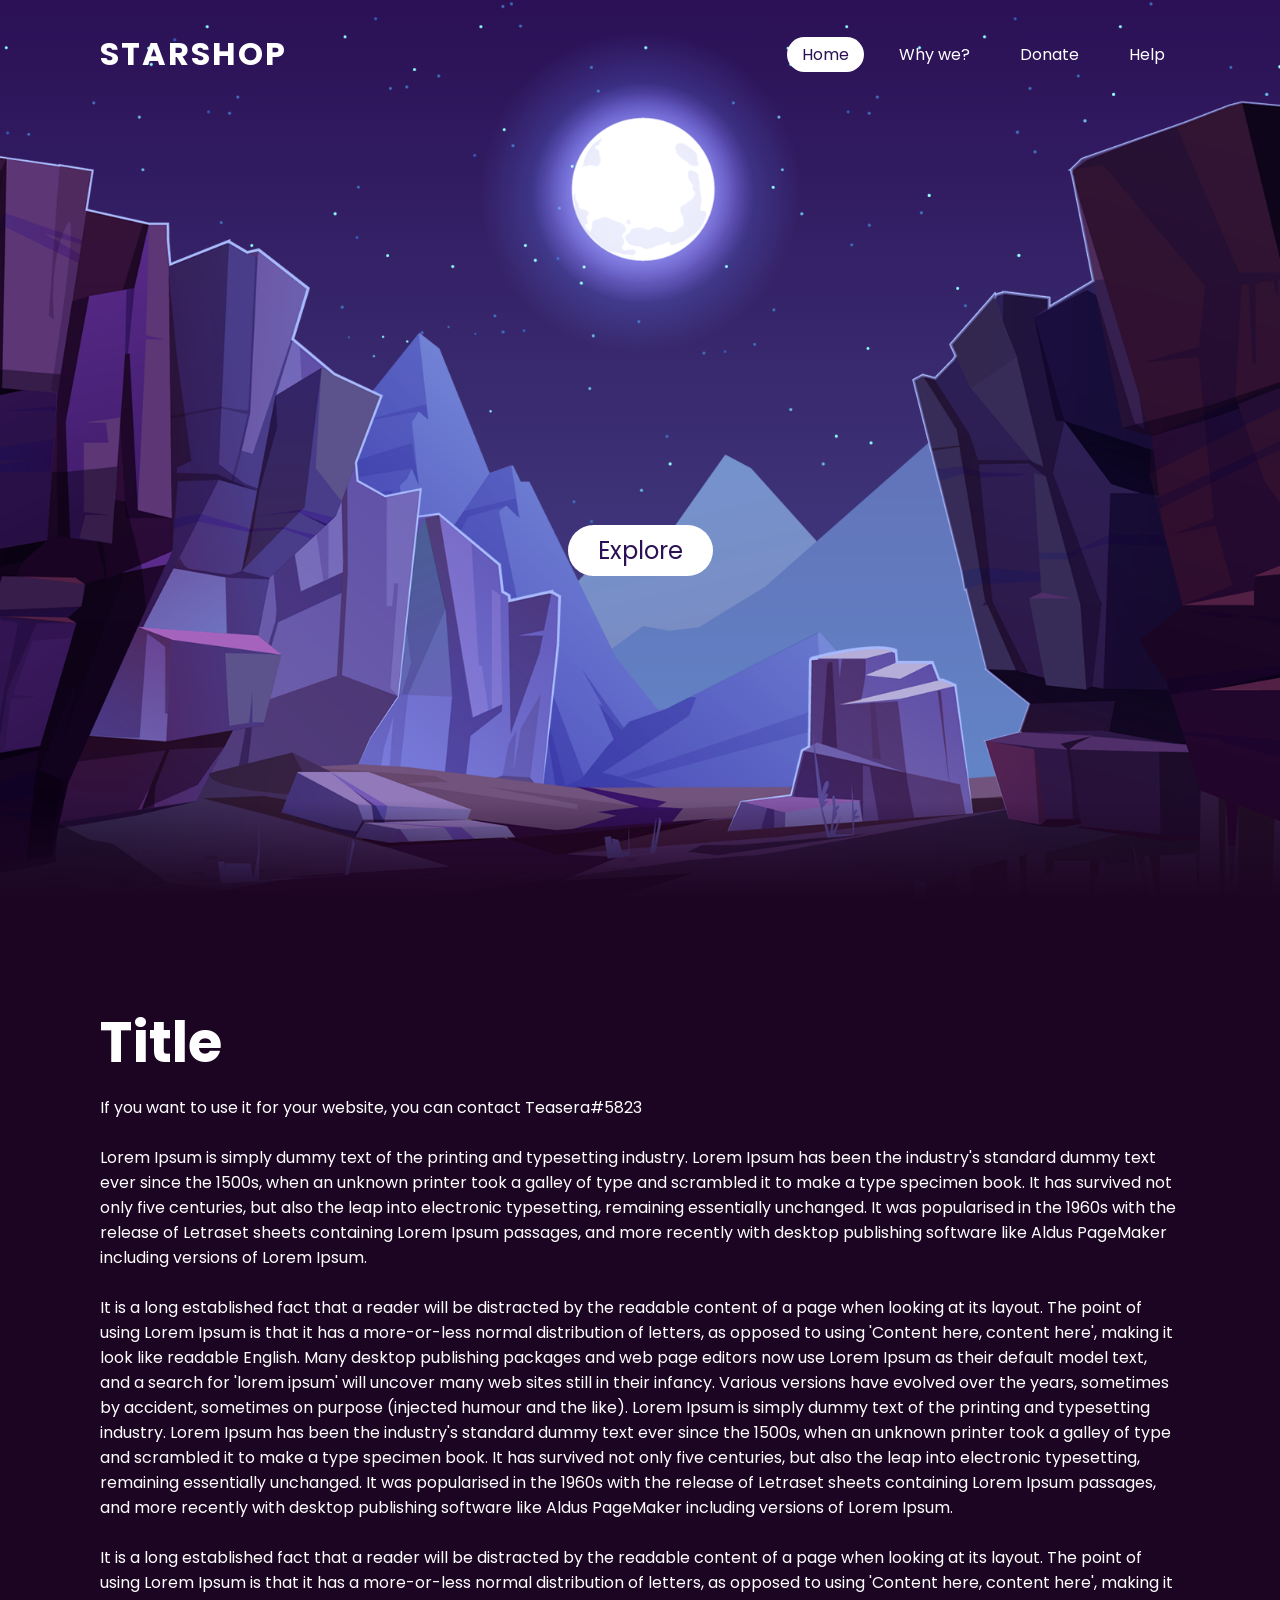
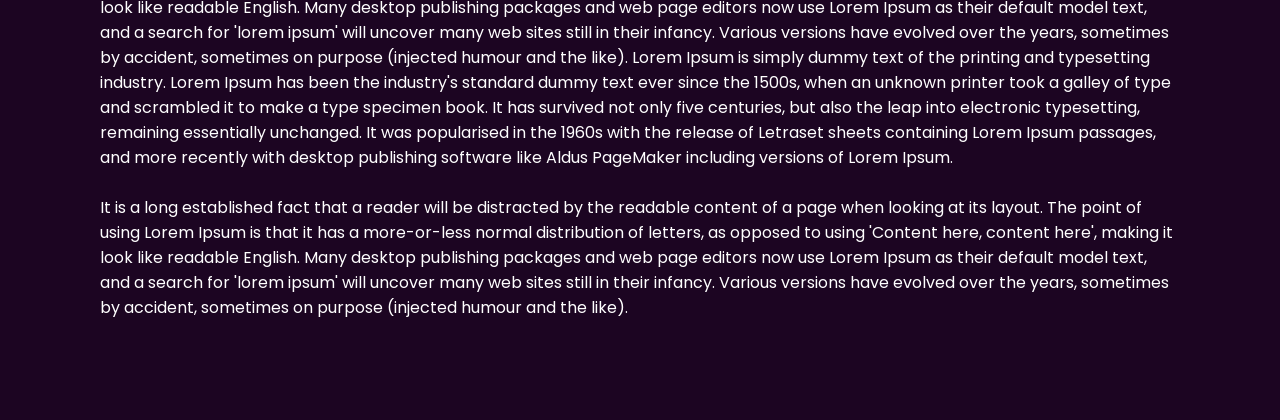
==== commit a69d82e0: "2.0.0 run-up 1" ====
--- a/index.html
+++ b/index.html
@@ -4,13 +4,13 @@
   <meta charset="UTF-8">
   <meta http-equiv="X-UA-Compatible" content="IE=edge">
   <meta name="viewport" content="width=device-width, initial-scale=1.0">
-  <title>Site title</title>
+  <title>Star Shop</title>
   <link rel="stylesheet" type="text/css" href="css/dark-mode.css">
   <link rel="icon" type="image/x-icon" href="https://www.pinkplanetint.com/website/image/planet-logo.png">
 </head>
 <body>
   <header>
-    <a href="#" class="logo">Logo</a>
+    <a href="#" class="logo">StarShop</a>
     <ul>
       <li><a href="#" class="active">Home</a></li>
       <li><a href="#">Why we?</a></li>
